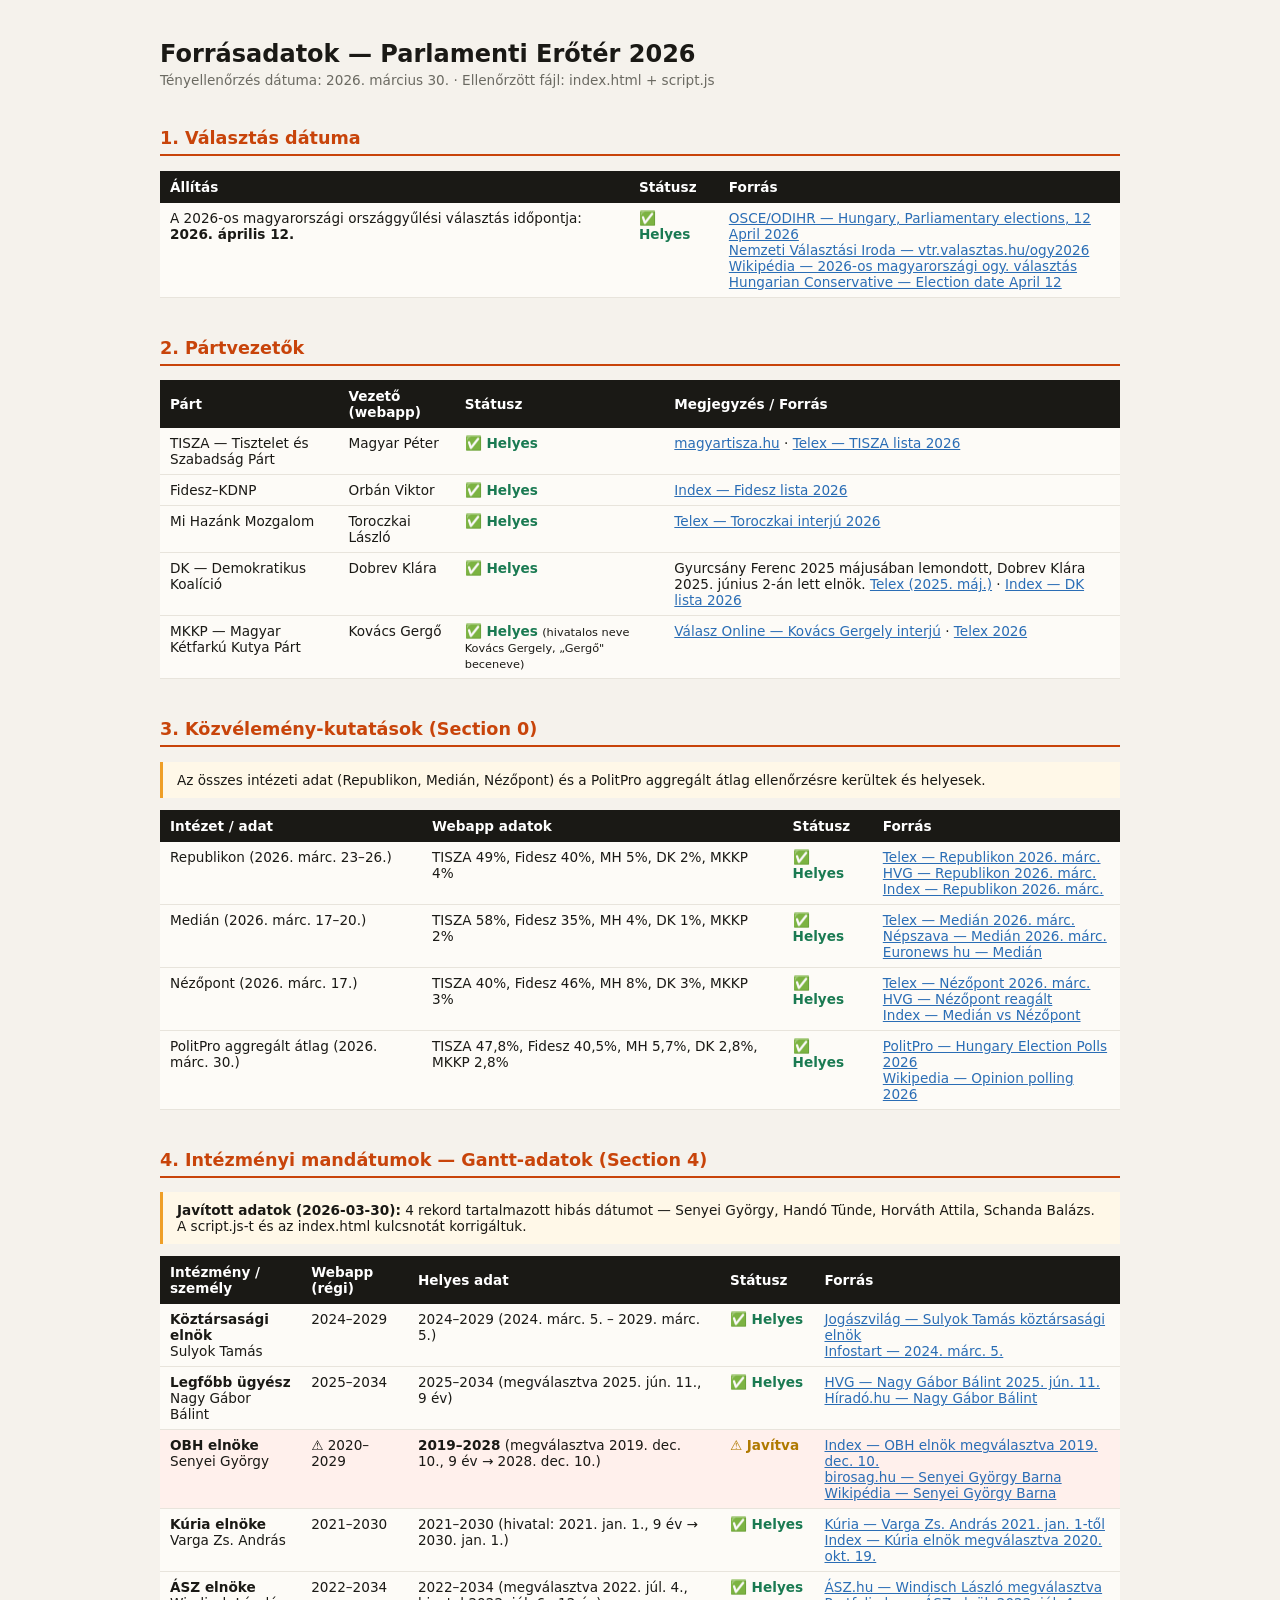
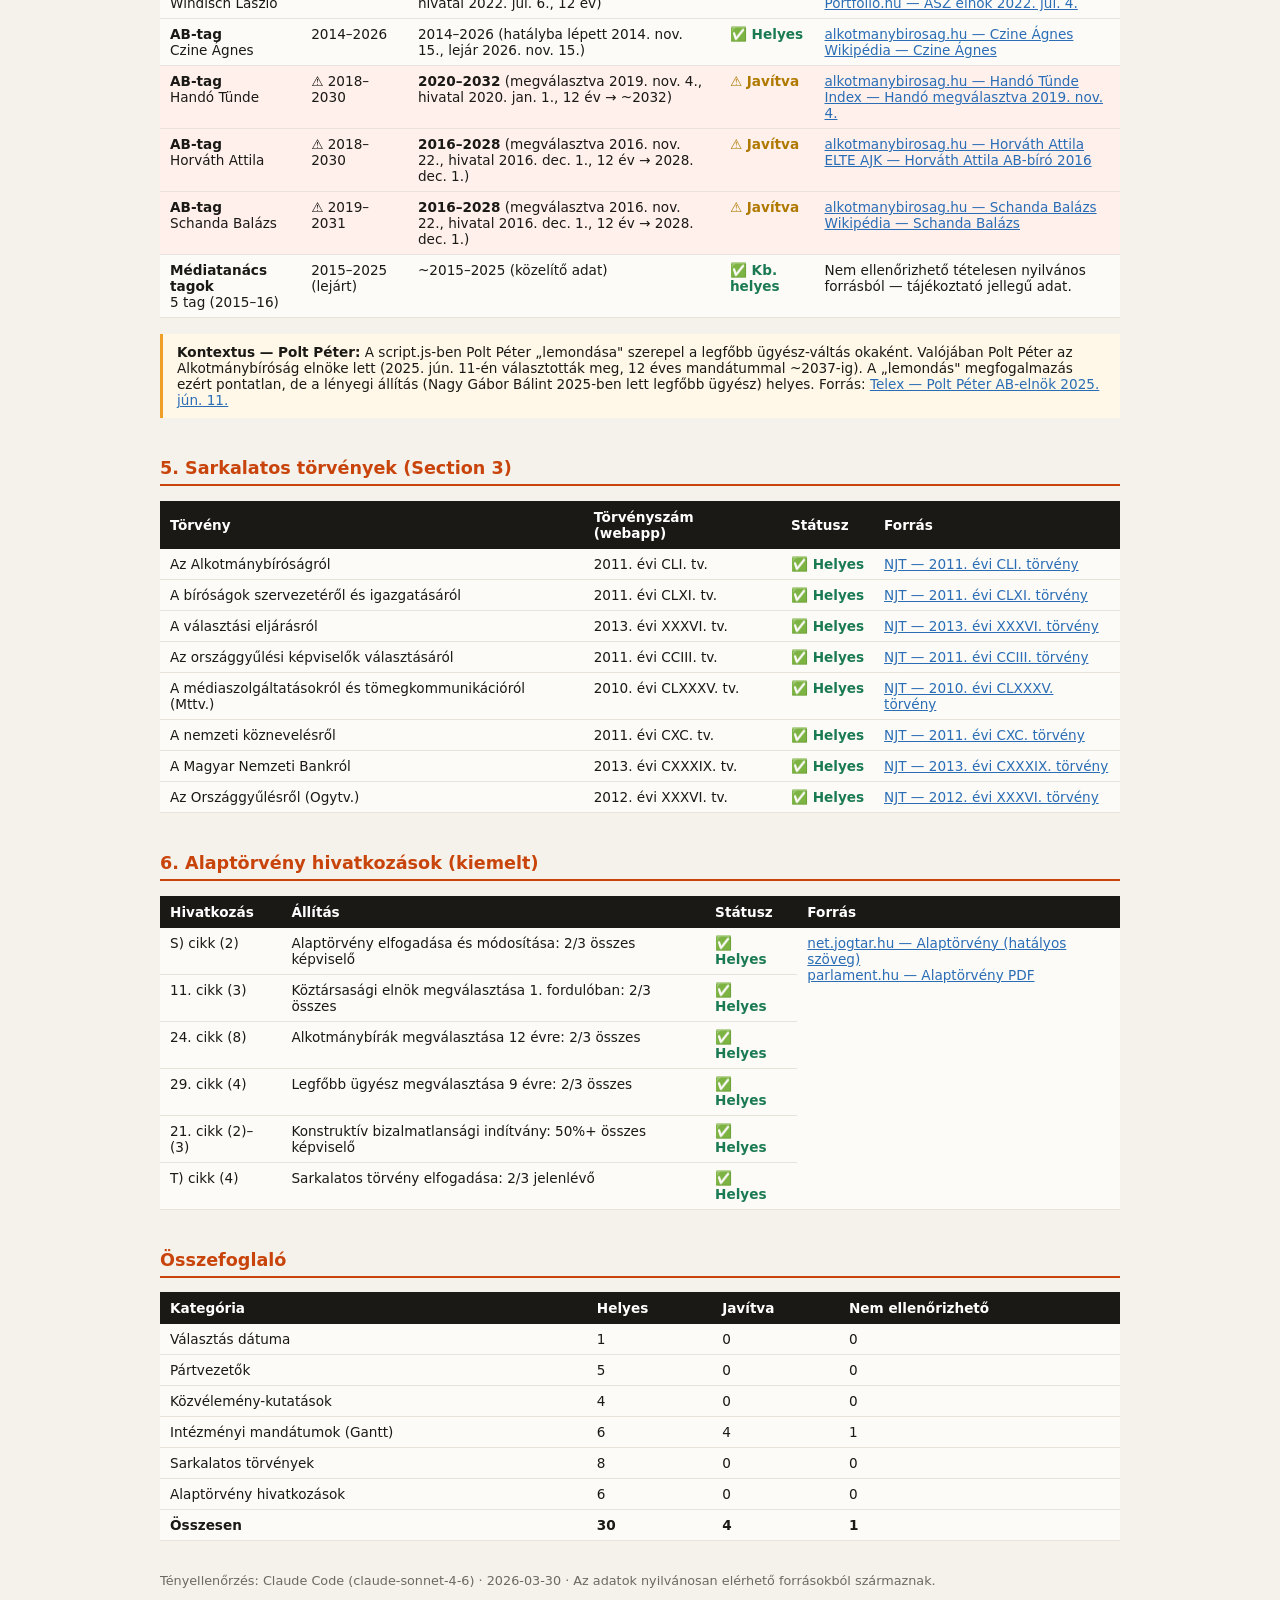
==== forrasadatok.html @ 7bce26e3 "Fix Gantt mandátum-dátumok + fact-check forrásoldal Senyei György OBH: 2020-2029 → 2019-2028 (dec. 1" ====
<!DOCTYPE html>
<html lang="hu">
<head>
<meta charset="UTF-8">
<meta name="viewport" content="width=device-width, initial-scale=1.0">
<title>Forrásadatok — Parlamenti Erőtér 2026</title>
<style>
  body { font-family: system-ui, sans-serif; max-width: 960px; margin: 0 auto; padding: 24px 16px; color: #1A1915; background: #F5F2EC; }
  h1 { font-size: 1.5rem; margin-bottom: 4px; }
  .meta { color: #6B6A62; font-size: 0.85rem; margin-bottom: 32px; }
  h2 { font-size: 1.1rem; border-bottom: 2px solid #C8440A; padding-bottom: 6px; margin-top: 40px; color: #C8440A; }
  h3 { font-size: 0.95rem; margin: 20px 0 6px; color: #1A1915; }
  table { width: 100%; border-collapse: collapse; font-size: 0.85rem; margin-bottom: 16px; background: #FDFBF7; }
  th { background: #1A1915; color: #fff; padding: 8px 10px; text-align: left; }
  td { padding: 7px 10px; border-bottom: 1px solid #E8E4DC; vertical-align: top; }
  tr:hover td { background: #F5F2EC; }
  a { color: #2A6DB5; }
  .status-ok   { color: #1A7A52; font-weight: 600; }
  .status-err  { color: #C8440A; font-weight: 600; }
  .status-fix  { color: #B07A00; font-weight: 600; }
  .note { background: #FFF8E8; border-left: 3px solid #EF9F27; padding: 10px 14px; font-size: 0.85rem; margin: 12px 0; }
  .section-tag { display: inline-block; background: #1A1915; color: #fff; font-size: 0.7rem; padding: 2px 7px; border-radius: 3px; margin-right: 6px; vertical-align: middle; }
</style>
</head>
<body>

<h1>Forrásadatok — Parlamenti Erőtér 2026</h1>
<div class="meta">Tényellenőrzés dátuma: 2026. március 30. · Ellenőrzött fájl: index.html + script.js</div>

<!-- ═══════════════════════════════════════════════════════════ -->
<h2>1. Választás dátuma</h2>

<table>
  <thead><tr><th>Állítás</th><th>Státusz</th><th>Forrás</th></tr></thead>
  <tbody>
    <tr>
      <td>A 2026-os magyarországi országgyűlési választás időpontja: <strong>2026. április 12.</strong></td>
      <td><span class="status-ok">✅ Helyes</span></td>
      <td>
        <a href="https://odihr.osce.org/node/661804" target="_blank">OSCE/ODIHR — Hungary, Parliamentary elections, 12 April 2026</a><br>
        <a href="https://vtr.valasztas.hu/ogy2026" target="_blank">Nemzeti Választási Iroda — vtr.valasztas.hu/ogy2026</a><br>
        <a href="https://hu.wikipedia.org/wiki/2026-os_magyarorsz%C3%A1gi_orsz%C3%A1ggy%C5%B1l%C3%A9si_v%C3%A1laszt%C3%A1s" target="_blank">Wikipédia — 2026-os magyarországi ogy. választás</a><br>
        <a href="https://www.hungarianconservative.com/articles/current/election-date-hungary-april-12/" target="_blank">Hungarian Conservative — Election date April 12</a>
      </td>
    </tr>
  </tbody>
</table>

<!-- ═══════════════════════════════════════════════════════════ -->
<h2>2. Pártvezetők</h2>

<table>
  <thead><tr><th>Párt</th><th>Vezető (webapp)</th><th>Státusz</th><th>Megjegyzés / Forrás</th></tr></thead>
  <tbody>
    <tr>
      <td>TISZA — Tisztelet és Szabadság Párt</td>
      <td>Magyar Péter</td>
      <td><span class="status-ok">✅ Helyes</span></td>
      <td><a href="https://magyartisza.hu/" target="_blank">magyartisza.hu</a> · <a href="https://telex.hu/belfold/2026/03/06/tisza-part-orszagos-lista-magyar-peter-kapitany-istvan" target="_blank">Telex — TISZA lista 2026</a></td>
    </tr>
    <tr>
      <td>Fidesz–KDNP</td>
      <td>Orbán Viktor</td>
      <td><span class="status-ok">✅ Helyes</span></td>
      <td><a href="https://index.hu/belfold/csatater/2026/03/05/fidesz-kdnp-orszagos-lista-jeloltek-valasztas-2026-csatater-orban-viktor/" target="_blank">Index — Fidesz lista 2026</a></td>
    </tr>
    <tr>
      <td>Mi Hazánk Mozgalom</td>
      <td>Toroczkai László</td>
      <td><span class="status-ok">✅ Helyes</span></td>
      <td><a href="https://telex.hu/belfold/2026/03/25/toroczkai-laszlo-mi-hazank-valasztas-2026" target="_blank">Telex — Toroczkai interjú 2026</a></td>
    </tr>
    <tr>
      <td>DK — Demokratikus Koalíció</td>
      <td>Dobrev Klára</td>
      <td><span class="status-ok">✅ Helyes</span></td>
      <td>Gyurcsány Ferenc 2025 májusában lemondott, Dobrev Klára 2025. június 2-án lett elnök. <a href="https://telex.hu/belfold/2025/05/15/demokratikus-koalicio-gyurcsany-ferenc-dobrev-klara-2026-os-valasztas" target="_blank">Telex (2025. máj.)</a> · <a href="https://index.hu/belfold/2026/03/04/demokratikus-koalicio-dobrev-klara-molnar-csaba-kalman-olga-dk-lista-valasztas2026-orszaggyulesi-valasztasok/" target="_blank">Index — DK lista 2026</a></td>
    </tr>
    <tr>
      <td>MKKP — Magyar Kétfarkú Kutya Párt</td>
      <td>Kovács Gergő</td>
      <td><span class="status-ok">✅ Helyes</span> <small>(hivatalos neve Kovács Gergely, „Gergő" beceneve)</small></td>
      <td><a href="https://www.valaszonline.hu/2026/02/22/interju-kovacs-gergely-partelnok-mkkp-valasztas26/" target="_blank">Válasz Online — Kovács Gergely interjú</a> · <a href="https://telex.hu/belfold/2026/02/22/kovacs-gergely-ketfarku-kutyapart-valasztas-indulas-tisza" target="_blank">Telex 2026</a></td>
    </tr>
  </tbody>
</table>

<!-- ═══════════════════════════════════════════════════════════ -->
<h2>3. Közvélemény-kutatások (Section 0)</h2>

<div class="note">Az összes intézeti adat (Republikon, Medián, Nézőpont) és a PolitPro aggregált átlag ellenőrzésre kerültek és helyesek.</div>

<table>
  <thead><tr><th>Intézet / adat</th><th>Webapp adatok</th><th>Státusz</th><th>Forrás</th></tr></thead>
  <tbody>
    <tr>
      <td>Republikon (2026. márc. 23–26.)</td>
      <td>TISZA 49%, Fidesz 40%, MH 5%, DK 2%, MKKP 4%</td>
      <td><span class="status-ok">✅ Helyes</span></td>
      <td>
        <a href="https://telex.hu/belfold/2026/03/27/republikon-intezet-felmeres-marcius-tisza-part-fidesz" target="_blank">Telex — Republikon 2026. márc.</a><br>
        <a href="https://hvg.hu/itthon/20260327_republikon-tisza-fidesz-celegyenes-kozvelemeny-kutatas" target="_blank">HVG — Republikon 2026. márc.</a><br>
        <a href="https://index.hu/belfold/2026/03/27/republikon-intezet-partpreferenciak-felmeres-kutatas-tisza-part-fidesz-mi-hazank-dk-ketfarku-kutyapart/" target="_blank">Index — Republikon 2026. márc.</a>
      </td>
    </tr>
    <tr>
      <td>Medián (2026. márc. 17–20.)</td>
      <td>TISZA 58%, Fidesz 35%, MH 4%, DK 1%, MKKP 2%</td>
      <td><span class="status-ok">✅ Helyes</span></td>
      <td>
        <a href="https://telex.hu/belfold/2026/03/25/median-kutatas-2026-marcius-tisza-part-elonye-nott-ketharmad-fidesz-kdnp-ketparti-parlament" target="_blank">Telex — Medián 2026. márc.</a><br>
        <a href="https://nepszava.hu/3316650_tisza-part-fidesz-felmeres-median-2026-marcius-biztos-partvalasztok-23-szazalek" target="_blank">Népszava — Medián 2026. márc.</a><br>
        <a href="https://hu.euronews.com/2026/03/25/kozel-all-a-ketharmados-eredmenyhez-a-tisza-part-ketparti-parlamentre-van-esely-allitja-a-" target="_blank">Euronews hu — Medián</a>
      </td>
    </tr>
    <tr>
      <td>Nézőpont (2026. márc. 17.)</td>
      <td>TISZA 40%, Fidesz 46%, MH 8%, DK 3%, MKKP 3%</td>
      <td><span class="status-ok">✅ Helyes</span></td>
      <td>
        <a href="https://telex.hu/belfold/2026/03/19/nezopont-intezet-fidesz-tisza-part-eredmenyek" target="_blank">Telex — Nézőpont 2026. márc.</a><br>
        <a href="https://hvg.hu/itthon/20260326_nezopont-kozvelemeny-kutatas-median-tisza-part-fidesz" target="_blank">HVG — Nézőpont reagált</a><br>
        <a href="https://index.hu/belfold/2026/03/26/nezopont-intezet-median-kozvelemeny-kutatas-fidesz-tisza-part-valasztas2026-orszaggyulesi-valasztasok/" target="_blank">Index — Medián vs Nézőpont</a>
      </td>
    </tr>
    <tr>
      <td>PolitPro aggregált átlag (2026. márc. 30.)</td>
      <td>TISZA 47,8%, Fidesz 40,5%, MH 5,7%, DK 2,8%, MKKP 2,8%</td>
      <td><span class="status-ok">✅ Helyes</span></td>
      <td>
        <a href="https://politpro.eu/en/hungary" target="_blank">PolitPro — Hungary Election Polls 2026</a><br>
        <a href="https://en.wikipedia.org/wiki/Opinion_polling_for_the_2026_Hungarian_parliamentary_election" target="_blank">Wikipedia — Opinion polling 2026</a>
      </td>
    </tr>
  </tbody>
</table>

<!-- ═══════════════════════════════════════════════════════════ -->
<h2>4. Intézményi mandátumok — Gantt-adatok (Section 4)</h2>

<div class="note"><strong>Javított adatok (2026-03-30):</strong> 4 rekord tartalmazott hibás dátumot — Senyei György, Handó Tünde, Horváth Attila, Schanda Balázs. A script.js-t és az index.html kulcsnotát korrigáltuk.</div>

<table>
  <thead><tr><th>Intézmény / személy</th><th>Webapp (régi)</th><th>Helyes adat</th><th>Státusz</th><th>Forrás</th></tr></thead>
  <tbody>
    <tr>
      <td><strong>Köztársasági elnök</strong><br>Sulyok Tamás</td>
      <td>2024–2029</td>
      <td>2024–2029 (2024. márc. 5. – 2029. márc. 5.)</td>
      <td><span class="status-ok">✅ Helyes</span></td>
      <td>
        <a href="https://jogaszvilag.hu/napi/ma-nulla-oratol-sulyok-tamas-a-koztarsasagi-elnok/" target="_blank">Jogászvilág — Sulyok Tamás köztársasági elnök</a><br>
        <a href="https://infostart.hu/belfold/2024/03/05/hivatalba-lepett-sulyok-tamas-koztarsasagi-elnok" target="_blank">Infostart — 2024. márc. 5.</a>
      </td>
    </tr>
    <tr>
      <td><strong>Legfőbb ügyész</strong><br>Nagy Gábor Bálint</td>
      <td>2025–2034</td>
      <td>2025–2034 (megválasztva 2025. jún. 11., 9 év)</td>
      <td><span class="status-ok">✅ Helyes</span></td>
      <td>
        <a href="https://hvg.hu/itthon/20250611_Kilenc-evre-Nagy-Gabor-Balintot-valasztottak-legfobb-ugyesznek-ebx" target="_blank">HVG — Nagy Gábor Bálint 2025. jún. 11.</a><br>
        <a href="https://hirado.hu/belfold/cikk/2025/06/12/nagy-gabor-balint-a-legfobb-ugyeszi-megbizatas-olyan-megtiszteltetes-amely-csak-egyszer-adatik-az-eletben" target="_blank">Híradó.hu — Nagy Gábor Bálint</a>
      </td>
    </tr>
    <tr style="background:#FFF0EC;">
      <td><strong>OBH elnöke</strong><br>Senyei György</td>
      <td>⚠ 2020–2029</td>
      <td><strong>2019–2028</strong> (megválasztva 2019. dec. 10., 9 év → 2028. dec. 10.)</td>
      <td><span class="status-fix">⚠ Javítva</span></td>
      <td>
        <a href="https://index.hu/belfold/2019/12/10/obh_elnok_senyei_gyorgy_barna_orszaggyules_valasztas/" target="_blank">Index — OBH elnök megválasztva 2019. dec. 10.</a><br>
        <a href="https://birosag.hu/dr-senyei-gyorgy-barna" target="_blank">birosag.hu — Senyei György Barna</a><br>
        <a href="https://hu.wikipedia.org/wiki/Senyei_Gy%C3%B6rgy_Barna" target="_blank">Wikipédia — Senyei György Barna</a>
      </td>
    </tr>
    <tr>
      <td><strong>Kúria elnöke</strong><br>Varga Zs. András</td>
      <td>2021–2030</td>
      <td>2021–2030 (hivatal: 2021. jan. 1., 9 év → 2030. jan. 1.)</td>
      <td><span class="status-ok">✅ Helyes</span></td>
      <td>
        <a href="https://kuria-birosag.hu/hu/sajto/varga-zsolt-andras-kuria-elnoke-2021-januar-1-tol" target="_blank">Kúria — Varga Zs. András 2021. jan. 1-től</a><br>
        <a href="https://index.hu/belfold/2020/10/19/varga_zsolt_andras_kuria_elnok_valasztas/" target="_blank">Index — Kúria elnök megválasztva 2020. okt. 19.</a>
      </td>
    </tr>
    <tr>
      <td><strong>ÁSZ elnöke</strong><br>Windisch László</td>
      <td>2022–2034</td>
      <td>2022–2034 (megválasztva 2022. júl. 4., hivatal 2022. júl. 6., 12 év)</td>
      <td><span class="status-ok">✅ Helyes</span></td>
      <td>
        <a href="https://www.asz.hu/en/megvalasztottak-windisch-laszlot-az-asz-elnokenek" target="_blank">ÁSZ.hu — Windisch László megválasztva</a><br>
        <a href="https://www.portfolio.hu/gazdasag/20220704/megvalasztottak-az-asz-uj-elnoket-554247" target="_blank">Portfolio.hu — ÁSZ elnök 2022. júl. 4.</a>
      </td>
    </tr>
    <tr>
      <td><strong>AB-tag</strong><br>Czine Ágnes</td>
      <td>2014–2026</td>
      <td>2014–2026 (hatályba lépett 2014. nov. 15., lejár 2026. nov. 15.)</td>
      <td><span class="status-ok">✅ Helyes</span></td>
      <td>
        <a href="https://alkotmanybirosag.hu/a-jelenlegi-tagok/dr-czine-agnes/" target="_blank">alkotmanybirosag.hu — Czine Ágnes</a><br>
        <a href="https://hu.wikipedia.org/wiki/Czine_%C3%81gnes" target="_blank">Wikipédia — Czine Ágnes</a>
      </td>
    </tr>
    <tr style="background:#FFF0EC;">
      <td><strong>AB-tag</strong><br>Handó Tünde</td>
      <td>⚠ 2018–2030</td>
      <td><strong>2020–2032</strong> (megválasztva 2019. nov. 4., hivatal 2020. jan. 1., 12 év → ~2032)</td>
      <td><span class="status-fix">⚠ Javítva</span></td>
      <td>
        <a href="https://alkotmanybirosag.hu/a-jelenlegi-tagok/dr-hando-tunde/" target="_blank">alkotmanybirosag.hu — Handó Tünde</a><br>
        <a href="https://index.hu/belfold/2019/11/04/polt_hando_valasztas_parlament/" target="_blank">Index — Handó megválasztva 2019. nov. 4.</a>
      </td>
    </tr>
    <tr style="background:#FFF0EC;">
      <td><strong>AB-tag</strong><br>Horváth Attila</td>
      <td>⚠ 2018–2030</td>
      <td><strong>2016–2028</strong> (megválasztva 2016. nov. 22., hivatal 2016. dec. 1., 12 év → 2028. dec. 1.)</td>
      <td><span class="status-fix">⚠ Javítva</span></td>
      <td>
        <a href="https://alkotmanybirosag.hu/a-jelenlegi-tagok/dr-horvath-attila/" target="_blank">alkotmanybirosag.hu — Horváth Attila</a><br>
        <a href="https://www.ajk.elte.hu/content/alkotmanybirova-valasztottak-horvath-attilat.t.2742" target="_blank">ELTE AJK — Horváth Attila AB-bíró 2016</a>
      </td>
    </tr>
    <tr style="background:#FFF0EC;">
      <td><strong>AB-tag</strong><br>Schanda Balázs</td>
      <td>⚠ 2019–2031</td>
      <td><strong>2016–2028</strong> (megválasztva 2016. nov. 22., hivatal 2016. dec. 1., 12 év → 2028. dec. 1.)</td>
      <td><span class="status-fix">⚠ Javítva</span></td>
      <td>
        <a href="https://alkotmanybirosag.hu/a-jelenlegi-tagok/dr-schanda-balazs/" target="_blank">alkotmanybirosag.hu — Schanda Balázs</a><br>
        <a href="https://hu.wikipedia.org/wiki/Schanda_Bal%C3%A1zs" target="_blank">Wikipédia — Schanda Balázs</a>
      </td>
    </tr>
    <tr>
      <td><strong>Médiatanács tagok</strong><br>5 tag (2015–16)</td>
      <td>2015–2025 (lejárt)</td>
      <td>~2015–2025 (közelítő adat)</td>
      <td><span class="status-ok">✅ Kb. helyes</span></td>
      <td>Nem ellenőrizhető tételesen nyilvános forrásból — tájékoztató jellegű adat.</td>
    </tr>
  </tbody>
</table>

<div class="note">
  <strong>Kontextus — Polt Péter:</strong> A script.js-ben Polt Péter „lemondása" szerepel a legfőbb ügyész-váltás okaként. Valójában Polt Péter az Alkotmánybíróság elnöke lett (2025. jún. 11-én választották meg, 12 éves mandátummal ~2037-ig). A „lemondás" megfogalmazás ezért pontatlan, de a lényegi állítás (Nagy Gábor Bálint 2025-ben lett legfőbb ügyész) helyes. Forrás: <a href="https://telex.hu/belfold/2025/06/11/polt-peter-alkotmanybirosag-elnok-kozma-akos-orszaggyules-szavazas" target="_blank">Telex — Polt Péter AB-elnök 2025. jún. 11.</a>
</div>

<!-- ═══════════════════════════════════════════════════════════ -->
<h2>5. Sarkalatos törvények (Section 3)</h2>

<table>
  <thead><tr><th>Törvény</th><th>Törvényszám (webapp)</th><th>Státusz</th><th>Forrás</th></tr></thead>
  <tbody>
    <tr>
      <td>Az Alkotmánybíróságról</td>
      <td>2011. évi CLI. tv.</td>
      <td><span class="status-ok">✅ Helyes</span></td>
      <td><a href="https://njt.hu/jogszabaly/2011-151-00-00" target="_blank">NJT — 2011. évi CLI. törvény</a></td>
    </tr>
    <tr>
      <td>A bíróságok szervezetéről és igazgatásáról</td>
      <td>2011. évi CLXI. tv.</td>
      <td><span class="status-ok">✅ Helyes</span></td>
      <td><a href="https://njt.hu/jogszabaly/2011-161-00-00" target="_blank">NJT — 2011. évi CLXI. törvény</a></td>
    </tr>
    <tr>
      <td>A választási eljárásról</td>
      <td>2013. évi XXXVI. tv.</td>
      <td><span class="status-ok">✅ Helyes</span></td>
      <td><a href="https://njt.hu/jogszabaly/2013-36-00-00" target="_blank">NJT — 2013. évi XXXVI. törvény</a></td>
    </tr>
    <tr>
      <td>Az országgyűlési képviselők választásáról</td>
      <td>2011. évi CCIII. tv.</td>
      <td><span class="status-ok">✅ Helyes</span></td>
      <td><a href="https://njt.hu/jogszabaly/2011-203-00-00" target="_blank">NJT — 2011. évi CCIII. törvény</a></td>
    </tr>
    <tr>
      <td>A médiaszolgáltatásokról és tömegkommunikációról (Mttv.)</td>
      <td>2010. évi CLXXXV. tv.</td>
      <td><span class="status-ok">✅ Helyes</span></td>
      <td><a href="https://njt.hu/jogszabaly/2010-185-00-00" target="_blank">NJT — 2010. évi CLXXXV. törvény</a></td>
    </tr>
    <tr>
      <td>A nemzeti köznevelésről</td>
      <td>2011. évi CXC. tv.</td>
      <td><span class="status-ok">✅ Helyes</span></td>
      <td><a href="https://njt.hu/jogszabaly/2011-190-00-00" target="_blank">NJT — 2011. évi CXC. törvény</a></td>
    </tr>
    <tr>
      <td>A Magyar Nemzeti Bankról</td>
      <td>2013. évi CXXXIX. tv.</td>
      <td><span class="status-ok">✅ Helyes</span></td>
      <td><a href="https://njt.hu/jogszabaly/2013-139-00-00" target="_blank">NJT — 2013. évi CXXXIX. törvény</a></td>
    </tr>
    <tr>
      <td>Az Országgyűlésről (Ogytv.)</td>
      <td>2012. évi XXXVI. tv.</td>
      <td><span class="status-ok">✅ Helyes</span></td>
      <td><a href="https://njt.hu/jogszabaly/2012-36-00-00" target="_blank">NJT — 2012. évi XXXVI. törvény</a></td>
    </tr>
  </tbody>
</table>

<!-- ═══════════════════════════════════════════════════════════ -->
<h2>6. Alaptörvény hivatkozások (kiemelt)</h2>

<table>
  <thead><tr><th>Hivatkozás</th><th>Állítás</th><th>Státusz</th><th>Forrás</th></tr></thead>
  <tbody>
    <tr>
      <td>S) cikk (2)</td>
      <td>Alaptörvény elfogadása és módosítása: 2/3 összes képviselő</td>
      <td><span class="status-ok">✅ Helyes</span></td>
      <td rowspan="6"><a href="https://net.jogtar.hu/jogszabaly?docid=A1100425.ATV" target="_blank">net.jogtar.hu — Alaptörvény (hatályos szöveg)</a><br><a href="https://www.parlament.hu/documents/125505/138409/Alaptorv%C3%A9ny.pdf" target="_blank">parlament.hu — Alaptörvény PDF</a></td>
    </tr>
    <tr>
      <td>11. cikk (3)</td>
      <td>Köztársasági elnök megválasztása 1. fordulóban: 2/3 összes</td>
      <td><span class="status-ok">✅ Helyes</span></td>
    </tr>
    <tr>
      <td>24. cikk (8)</td>
      <td>Alkotmánybírák megválasztása 12 évre: 2/3 összes</td>
      <td><span class="status-ok">✅ Helyes</span></td>
    </tr>
    <tr>
      <td>29. cikk (4)</td>
      <td>Legfőbb ügyész megválasztása 9 évre: 2/3 összes</td>
      <td><span class="status-ok">✅ Helyes</span></td>
    </tr>
    <tr>
      <td>21. cikk (2)–(3)</td>
      <td>Konstruktív bizalmatlansági indítvány: 50%+ összes képviselő</td>
      <td><span class="status-ok">✅ Helyes</span></td>
    </tr>
    <tr>
      <td>T) cikk (4)</td>
      <td>Sarkalatos törvény elfogadása: 2/3 jelenlévő</td>
      <td><span class="status-ok">✅ Helyes</span></td>
    </tr>
  </tbody>
</table>

<!-- ═══════════════════════════════════════════════════════════ -->
<h2>Összefoglaló</h2>

<table>
  <thead><tr><th>Kategória</th><th>Helyes</th><th>Javítva</th><th>Nem ellenőrizhető</th></tr></thead>
  <tbody>
    <tr><td>Választás dátuma</td><td>1</td><td>0</td><td>0</td></tr>
    <tr><td>Pártvezetők</td><td>5</td><td>0</td><td>0</td></tr>
    <tr><td>Közvélemény-kutatások</td><td>4</td><td>0</td><td>0</td></tr>
    <tr><td>Intézményi mandátumok (Gantt)</td><td>6</td><td>4</td><td>1</td></tr>
    <tr><td>Sarkalatos törvények</td><td>8</td><td>0</td><td>0</td></tr>
    <tr><td>Alaptörvény hivatkozások</td><td>6</td><td>0</td><td>0</td></tr>
    <tr><td><strong>Összesen</strong></td><td><strong>30</strong></td><td><strong>4</strong></td><td><strong>1</strong></td></tr>
  </tbody>
</table>

<p style="font-size:0.8rem;color:#6B6A62;margin-top:32px;">Tényellenőrzés: Claude Code (claude-sonnet-4-6) · 2026-03-30 · Az adatok nyilvánosan elérhető forrásokból származnak.</p>

</body>
</html>
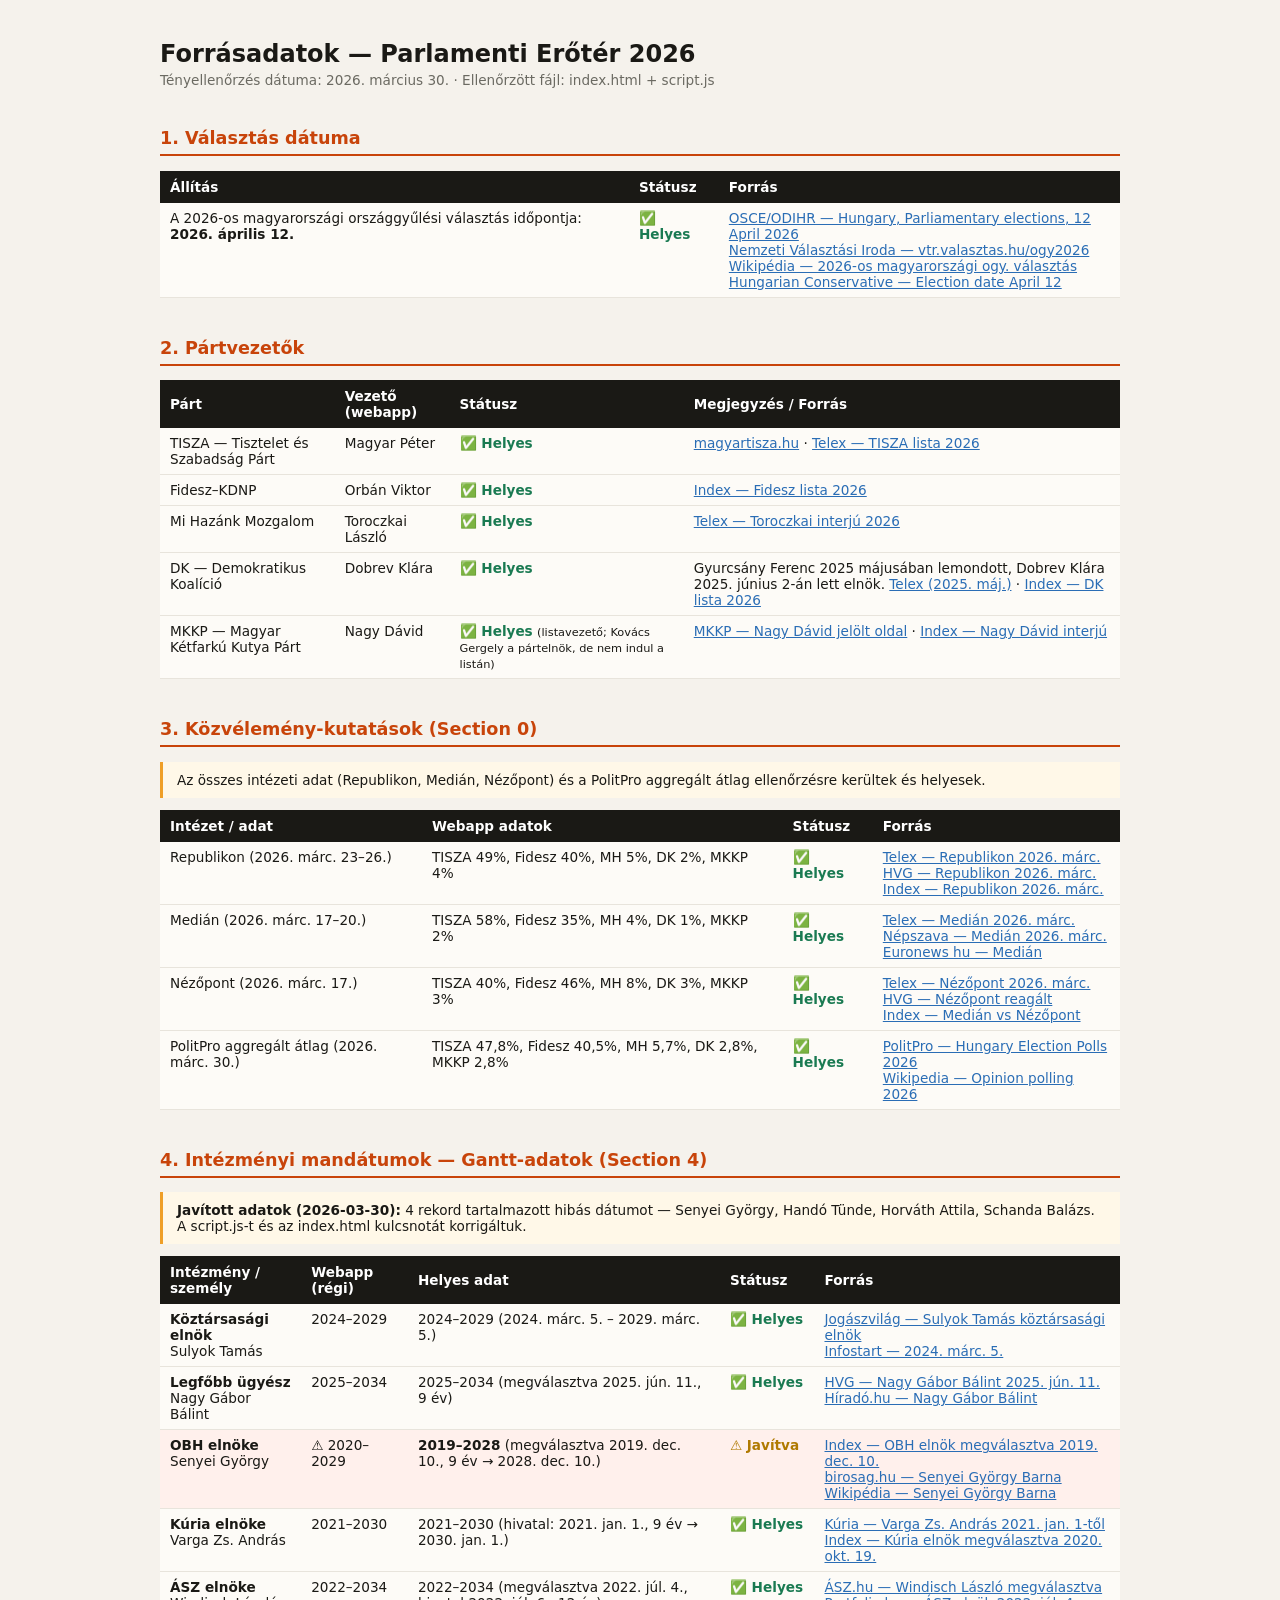
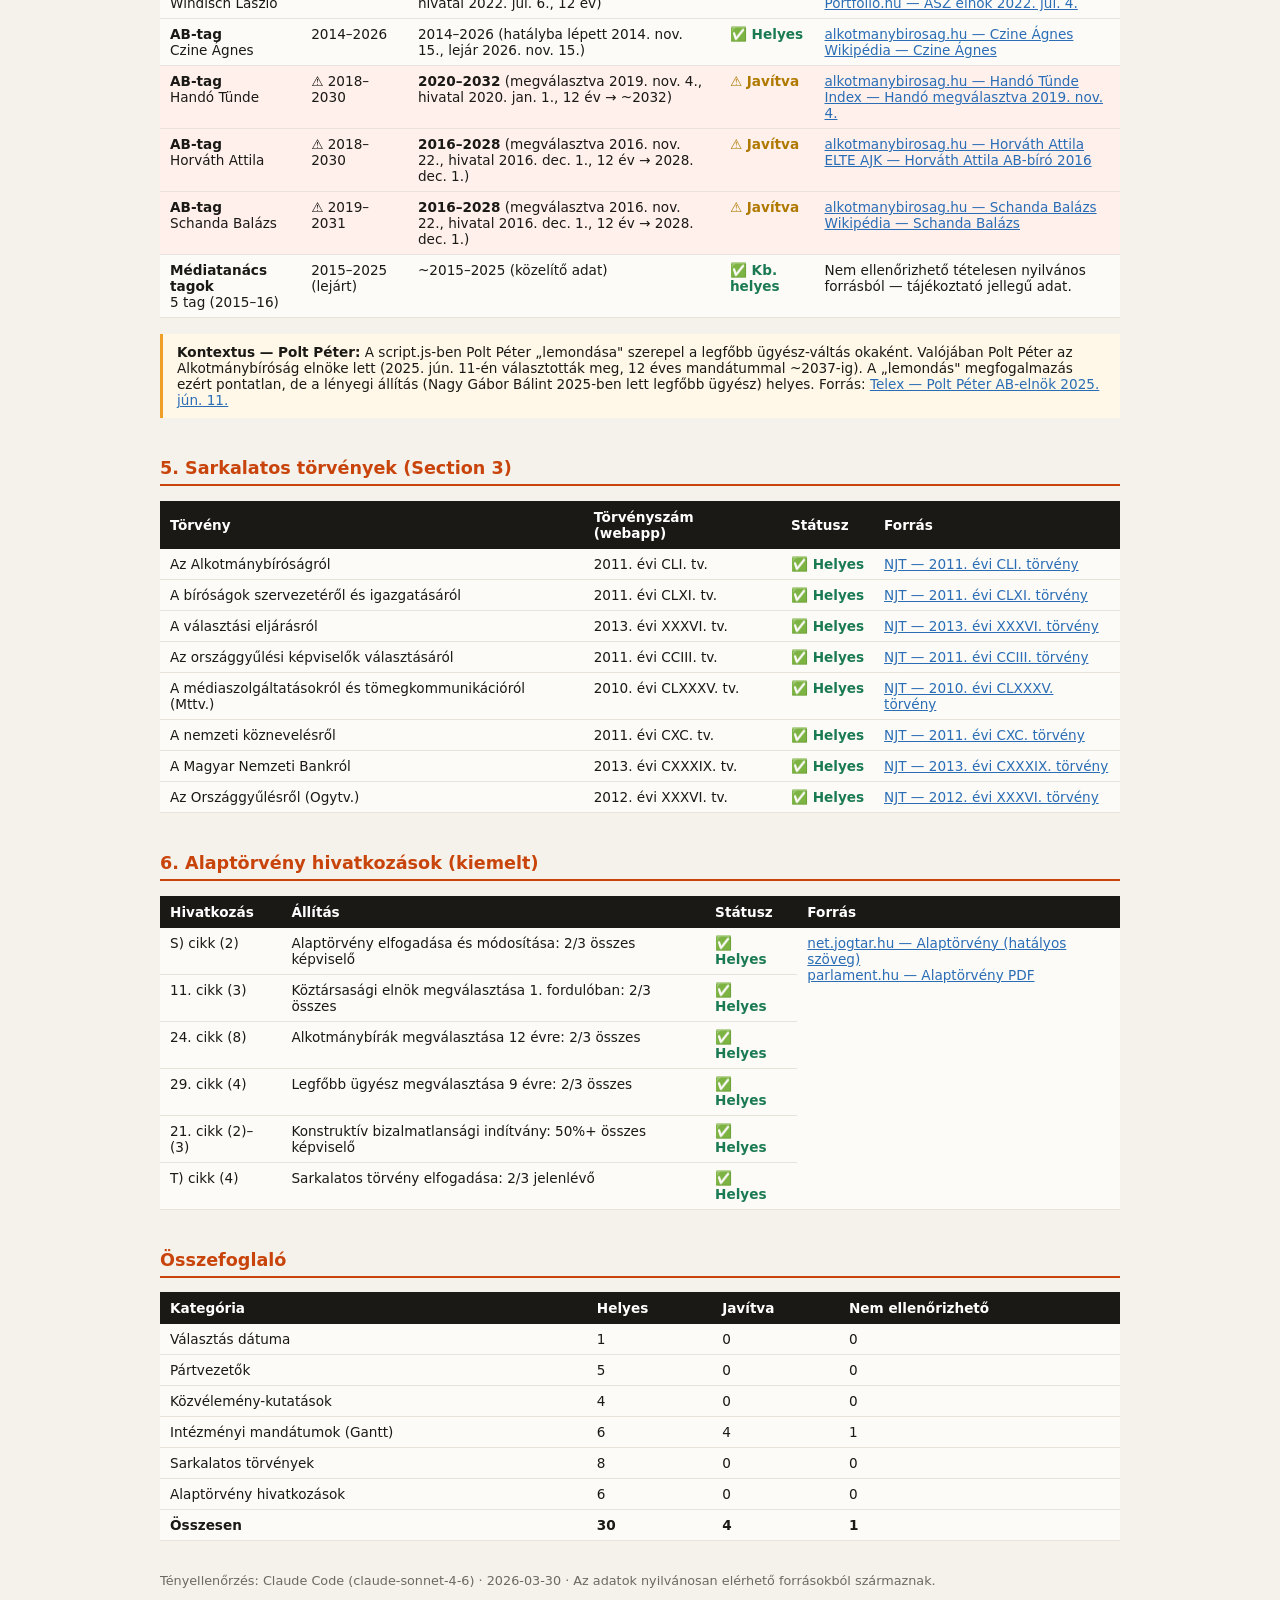
==== commit a7c694c2: "fix: forrasadatok MKKP vezető javítása — Nagy Dávid listavezető, nem Kovács Gergely Co-Authored-By: " ====
--- a/forrasadatok.html
+++ b/forrasadatok.html
@@ -3,6 +3,17 @@
 <head>
 <meta charset="UTF-8">
 <meta name="viewport" content="width=device-width, initial-scale=1.0">
+
+<!-- Google tag (gtag.js) -->
+<script async src="https://www.googletagmanager.com/gtag/js?id=G-H9TECXEC91"></script>
+<script>
+  window.dataLayer = window.dataLayer || [];
+  function gtag(){dataLayer.push(arguments);}
+  gtag('js', new Date());
+
+  gtag('config', 'G-H9TECXEC91');
+</script>
+
 <title>Forrásadatok — Parlamenti Erőtér 2026</title>
 <style>
   body { font-family: system-ui, sans-serif; max-width: 960px; margin: 0 auto; padding: 24px 16px; color: #1A1915; background: #F5F2EC; }
@@ -78,9 +89,9 @@
     </tr>
     <tr>
       <td>MKKP — Magyar Kétfarkú Kutya Párt</td>
-      <td>Kovács Gergő</td>
-      <td><span class="status-ok">✅ Helyes</span> <small>(hivatalos neve Kovács Gergely, „Gergő" beceneve)</small></td>
-      <td><a href="https://www.valaszonline.hu/2026/02/22/interju-kovacs-gergely-partelnok-mkkp-valasztas26/" target="_blank">Válasz Online — Kovács Gergely interjú</a> · <a href="https://telex.hu/belfold/2026/02/22/kovacs-gergely-ketfarku-kutyapart-valasztas-indulas-tisza" target="_blank">Telex 2026</a></td>
+      <td>Nagy Dávid</td>
+      <td><span class="status-ok">✅ Helyes</span> <small>(listavezető; Kovács Gergely a pártelnök, de nem indul a listán)</small></td>
+      <td><a href="https://ketfarkukutya.mkkp.party/jeloltek-2026/nagy-david/" target="_blank">MKKP — Nagy Dávid jelölt oldal</a> · <a href="https://index.hu/belfold/2026/03/21/kutya-part-valasztas-2026-nagy-david-mkkp-interju-listas-szavazas-jeloltek/" target="_blank">Index — Nagy Dávid interjú</a></td>
     </tr>
   </tbody>
 </table>
